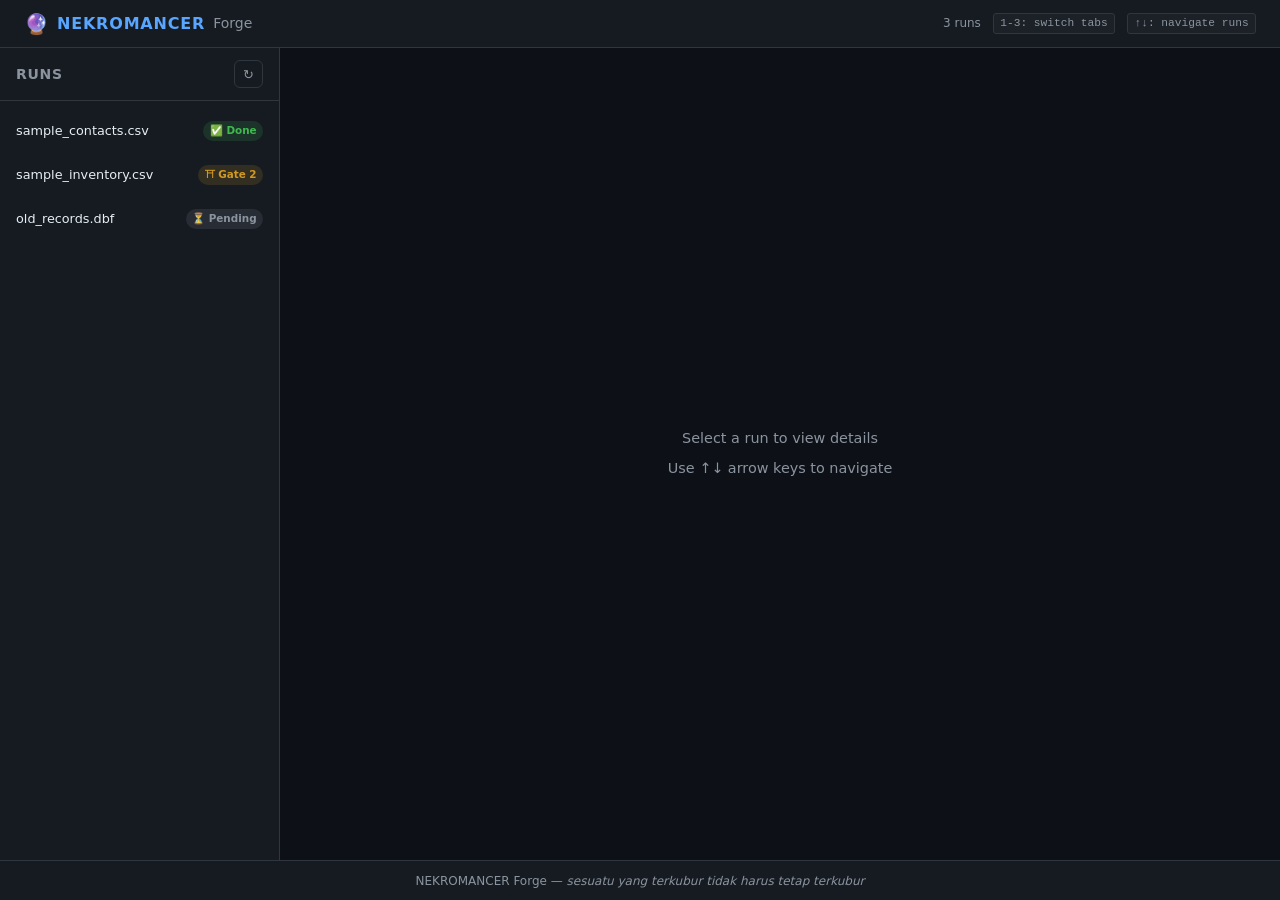
==== apps/forge/index.html @ e93184b5 "feat: NEKROMANCER v1.0 — full pipeline implementation - 2 artefak berhasil dipulihkan (CSV format, 2" ====
<!DOCTYPE html>
<html lang="en">
<head>
  <meta charset="UTF-8">
  <meta name="viewport" content="width=device-width, initial-scale=1.0">
  <meta http-equiv="Content-Security-Policy" content="default-src 'none'; script-src 'self'; style-src 'self'; img-src 'self' data:">
  <title>NEKROMANCER Forge</title>
  <link rel="stylesheet" href="style.css">
</head>
<body>
  <a href="#main" class="skip-link">Skip to content</a>

  <header role="banner">
    <div class="header-inner">
      <div class="brand">
        <span class="brand-icon" aria-hidden="true">🔮</span>
        <span class="brand-name">NEKROMANCER</span>
        <span class="brand-sub">Forge</span>
      </div>
      <div class="header-meta">
        <span id="run-count" aria-live="polite"></span>
        <kbd class="hint">1-3: switch tabs</kbd>
        <kbd class="hint">↑↓: navigate runs</kbd>
      </div>
    </div>
  </header>

  <div class="layout" id="main">
    <!-- Run List -->
    <nav class="run-list" aria-label="Artifact runs">
      <div class="run-list-header">
        <h2>Runs</h2>
        <button id="refresh-btn" class="btn-icon" aria-label="Refresh run list" title="Refresh">↻</button>
      </div>
      <ul id="run-list" role="list" aria-label="Artifact run list">
        <li class="run-placeholder">Loading runs…</li>
      </ul>
    </nav>

    <!-- Detail Panel -->
    <main class="detail-panel" aria-label="Run detail">
      <div id="no-selection" class="empty-state">
        <p>Select a run to view details</p>
        <p class="hint">Use ↑↓ arrow keys to navigate</p>
      </div>

      <div id="detail-content" hidden>
        <div class="detail-header">
          <h1 id="detail-title"></h1>
          <div class="detail-badges">
            <span id="detail-status" class="badge"></span>
            <span id="detail-format" class="badge badge-format"></span>
          </div>
          <div class="detail-actions">
            <a id="link-restored" href="#" class="btn" aria-label="Open restored application">
              🌐 Open Restored App
            </a>
            <a id="link-parity" href="#" class="btn btn-secondary" download aria-label="Download parity report">
              📊 Parity Report
            </a>
          </div>
          <div id="gate-panel" class="gate-panel" hidden>
            <p class="gate-message">⛩ Gate 2: Awaiting approval before commit</p>
            <button id="approve-btn" class="btn btn-success">✅ Approve</button>
            <button id="reject-btn" class="btn btn-danger">❌ Reject</button>
          </div>
        </div>

        <!-- Tabs -->
        <div class="tabs" role="tablist" aria-label="Run detail tabs">
          <button role="tab" id="tab-dossier"  aria-selected="true"  aria-controls="panel-dossier"  class="tab active">Dossier</button>
          <button role="tab" id="tab-parity"   aria-selected="false" aria-controls="panel-parity"   class="tab">Parity</button>
          <button role="tab" id="tab-ledger"   aria-selected="false" aria-controls="panel-ledger"   class="tab">Ledger</button>
        </div>

        <!-- Tab: Dossier -->
        <div role="tabpanel" id="panel-dossier" aria-labelledby="tab-dossier" class="tab-panel">
          <section aria-label="Artifact information">
            <h3>Artifact</h3>
            <dl class="info-grid">
              <dt>Name</dt>     <dd id="d-name"></dd>
              <dt>SHA-256</dt>  <dd id="d-sha256" class="mono"></dd>
              <dt>Size</dt>     <dd id="d-size"></dd>
              <dt>Format</dt>   <dd id="d-format"></dd>
              <dt>Confidence</dt><dd id="d-confidence"></dd>
              <dt>Detected by</dt><dd id="d-detected-by"></dd>
            </dl>
          </section>

          <section aria-label="Field structure">
            <h3>Structure (<span id="d-field-count">0</span> fields)</h3>
            <div class="table-wrapper" tabindex="0" role="region" aria-label="Field structure">
              <table id="structure-table" aria-label="Artifact field structure">
                <thead>
                  <tr>
                    <th scope="col">#</th>
                    <th scope="col">Field</th>
                    <th scope="col">Type</th>
                    <th scope="col">Nullable</th>
                    <th scope="col">Offset</th>
                  </tr>
                </thead>
                <tbody id="structure-body"></tbody>
              </table>
            </div>
          </section>

          <section aria-label="Warnings and unresolved">
            <div id="warnings-section" hidden>
              <h3>Warnings</h3>
              <ul id="warnings-list" role="list" class="warn-list"></ul>
            </div>
            <div id="unresolved-section" hidden>
              <h3>Unresolved</h3>
              <ul id="unresolved-list" role="list" class="error-list"></ul>
            </div>
          </section>
        </div>

        <!-- Tab: Parity -->
        <div role="tabpanel" id="panel-parity" aria-labelledby="tab-parity" class="tab-panel" hidden>
          <section aria-label="Parity results">
            <h3>Parity Report</h3>
            <dl class="info-grid">
              <dt>Sequences run</dt>  <dd id="p-sequences"></dd>
              <dt>Seed</dt>           <dd id="p-seed" class="mono"></dd>
              <dt>Elapsed</dt>        <dd id="p-elapsed"></dd>
              <dt>Norm. policy</dt>   <dd id="p-policy"></dd>
            </dl>
          </section>

          <section aria-label="Property results">
            <h3>Properties</h3>
            <ul id="properties-list" role="list" class="prop-list"></ul>
          </section>

          <section aria-label="Counterexamples" id="counterexamples-section" hidden>
            <h3>Counterexamples</h3>
            <ul id="counterexamples-list" role="list" class="error-list"></ul>
          </section>
        </div>

        <!-- Tab: Ledger -->
        <div role="tabpanel" id="panel-ledger" aria-labelledby="tab-ledger" class="tab-panel" hidden>
          <section aria-label="Provenance ledger">
            <h3>Ledger Entries</h3>
            <p class="hint" id="ledger-chain-status"></p>
            <div class="table-wrapper" tabindex="0" role="region" aria-label="Ledger entries">
              <table id="ledger-table" aria-label="Provenance ledger">
                <thead>
                  <tr>
                    <th scope="col">#</th>
                    <th scope="col">Stage</th>
                    <th scope="col">Actor</th>
                    <th scope="col">Timestamp</th>
                    <th scope="col">Output Hash</th>
                  </tr>
                </thead>
                <tbody id="ledger-body"></tbody>
              </table>
            </div>
          </section>
        </div>
      </div>
    </main>
  </div>

  <footer>
    <p>NEKROMANCER Forge — <em>sesuatu yang terkubur tidak harus tetap terkubur</em></p>
  </footer>

  <script src="app.js"></script>
</body>
</html>
---- apps/forge/style.css ----
/* NEKROMANCER Forge — style.css
   WCAG 2.2 AA | Contrast ratio > 4.5:1 | prefers-reduced-motion respected */

:root {
  --bg:       #0d1117;
  --surface:  #161b22;
  --surface2: #1c2128;
  --border:   #30363d;
  --text:     #e6edf3;
  --muted:    #8b949e;
  --accent:   #58a6ff;   /* contrast 4.5:1 on --bg */
  --warn:     #d29922;
  --error:    #f85149;
  --success:  #3fb950;
  --radius:   6px;
  --font:     system-ui, -apple-system, 'Segoe UI', sans-serif;
  --mono:     'SFMono-Regular', Consolas, 'Liberation Mono', monospace;
}

@media (prefers-reduced-motion: reduce) {
  *, *::before, *::after {
    animation-duration: 0.01ms !important;
    transition-duration: 0.01ms !important;
    scroll-behavior: auto !important;
  }
}

*, *::before, *::after { box-sizing: border-box; margin: 0; padding: 0; }

html, body {
  height: 100%;
  background: var(--bg);
  color: var(--text);
  font-family: var(--font);
  font-size: 1rem;
  line-height: 1.5;
}

/* Skip link */
.skip-link {
  position: absolute; left: -9999px; top: 0;
  background: var(--accent); color: #000;
  padding: 0.5rem 1rem; z-index: 999;
  border-radius: 0 0 var(--radius) var(--radius);
  font-weight: 600; font-size: 0.875rem;
}
.skip-link:focus { left: 1rem; }

/* Header */
header[role="banner"] {
  background: var(--surface);
  border-bottom: 1px solid var(--border);
  padding: 0 1.5rem;
  height: 48px;
  display: flex;
  align-items: center;
}
.header-inner {
  display: flex;
  align-items: center;
  justify-content: space-between;
  width: 100%;
}
.brand { display: flex; align-items: center; gap: 0.5rem; }
.brand-icon { font-size: 1.25rem; }
.brand-name { font-weight: 700; color: var(--accent); font-size: 1rem; letter-spacing: 0.05em; }
.brand-sub  { color: var(--muted); font-size: 0.875rem; }
.header-meta { display: flex; align-items: center; gap: 0.75rem; color: var(--muted); font-size: 0.75rem; }

kbd.hint {
  background: var(--surface2);
  border: 1px solid var(--border);
  border-radius: 3px;
  padding: 0.1rem 0.4rem;
  font-size: 0.7rem;
  font-family: var(--mono);
  color: var(--muted);
}

/* Layout */
.layout {
  display: grid;
  grid-template-columns: 280px 1fr;
  height: calc(100vh - 48px - 40px); /* viewport - header - footer */
  overflow: hidden;
}

/* Run List */
.run-list {
  background: var(--surface);
  border-right: 1px solid var(--border);
  display: flex;
  flex-direction: column;
  overflow: hidden;
}
.run-list-header {
  display: flex;
  align-items: center;
  justify-content: space-between;
  padding: 0.75rem 1rem;
  border-bottom: 1px solid var(--border);
}
.run-list-header h2 { font-size: 0.875rem; color: var(--muted); text-transform: uppercase; letter-spacing: 0.05em; }

#run-list {
  overflow-y: auto;
  flex: 1;
  list-style: none;
  padding: 0.5rem 0;
}

.run-item {
  display: flex;
  align-items: center;
  gap: 0.5rem;
  padding: 0.5rem 1rem;
  cursor: pointer;
  border-radius: 0;
  min-height: 44px; /* touch target */
  transition: background 0.1s;
}
.run-item:hover   { background: var(--surface2); }
.run-item:focus   { outline: 2px solid var(--accent); outline-offset: -2px; }
.run-item.active  { background: rgba(88, 166, 255, 0.1); border-left: 3px solid var(--accent); }

.run-name  { font-size: 0.8rem; color: var(--text); flex: 1; overflow: hidden; text-overflow: ellipsis; white-space: nowrap; }
.run-badge { font-size: 0.65rem; padding: 0.15rem 0.4rem; border-radius: 10px; font-weight: 600; white-space: nowrap; }
.badge-done    { background: rgba(63,185,80,0.15); color: var(--success); }
.badge-running { background: rgba(88,166,255,0.15); color: var(--accent); }
.badge-failed  { background: rgba(248,81,73,0.15); color: var(--error); }
.badge-pending { background: rgba(139,148,158,0.15); color: var(--muted); }
.badge-gate    { background: rgba(210,153,34,0.15); color: var(--warn); }

.run-placeholder { padding: 1rem; color: var(--muted); font-size: 0.875rem; }

/* Detail Panel */
.detail-panel {
  overflow-y: auto;
  padding: 0;
  display: flex;
  flex-direction: column;
}

.empty-state {
  flex: 1;
  display: flex;
  flex-direction: column;
  align-items: center;
  justify-content: center;
  color: var(--muted);
  gap: 0.5rem;
  font-size: 0.9rem;
}

.detail-header {
  padding: 1.25rem 1.5rem 0;
  border-bottom: 1px solid var(--border);
}
.detail-header h1 { font-size: 1.1rem; margin-bottom: 0.5rem; }
.detail-badges { display: flex; gap: 0.5rem; margin-bottom: 0.75rem; }
.badge {
  font-size: 0.7rem;
  padding: 0.2rem 0.5rem;
  border-radius: 10px;
  font-weight: 600;
  background: var(--surface2);
  color: var(--muted);
}
.badge-format { background: rgba(88,166,255,0.1); color: var(--accent); }

.detail-actions { display: flex; gap: 0.5rem; margin-bottom: 0.75rem; flex-wrap: wrap; }

.gate-panel {
  background: rgba(210, 153, 34, 0.08);
  border: 1px solid var(--warn);
  border-radius: var(--radius);
  padding: 0.75rem 1rem;
  margin-bottom: 0.75rem;
  display: flex;
  align-items: center;
  gap: 0.75rem;
  flex-wrap: wrap;
}
.gate-message { color: var(--warn); font-size: 0.875rem; flex: 1; }

/* Buttons */
.btn {
  display: inline-flex; align-items: center; gap: 0.35rem;
  padding: 0.4rem 0.8rem;
  background: var(--accent);
  color: #000;
  font-size: 0.8rem; font-weight: 600;
  border: none; border-radius: var(--radius);
  cursor: pointer; text-decoration: none;
  min-height: 32px; min-width: 24px;
  transition: opacity 0.1s;
}
.btn:hover   { opacity: 0.85; }
.btn:focus   { outline: 2px solid var(--accent); outline-offset: 2px; }
.btn-secondary { background: var(--surface2); color: var(--text); border: 1px solid var(--border); }
.btn-success   { background: var(--success); color: #000; }
.btn-danger    { background: var(--error); color: #fff; }
.btn-icon { background: none; border: 1px solid var(--border); color: var(--muted); border-radius: var(--radius); padding: 0.25rem 0.5rem; cursor: pointer; min-height: 28px; }
.btn-icon:hover { color: var(--text); }
.btn-icon:focus { outline: 2px solid var(--accent); outline-offset: 2px; }

/* Tabs */
.tabs {
  display: flex;
  border-bottom: 1px solid var(--border);
  padding: 0 1.5rem;
  margin-top: 0;
}
.tab {
  padding: 0.5rem 1rem;
  font-size: 0.875rem;
  color: var(--muted);
  background: none;
  border: none;
  border-bottom: 2px solid transparent;
  cursor: pointer;
  min-height: 36px;
  transition: color 0.1s, border-color 0.1s;
}
.tab:hover            { color: var(--text); }
.tab:focus            { outline: 2px solid var(--accent); outline-offset: -2px; }
.tab.active,
.tab[aria-selected="true"] { color: var(--accent); border-bottom-color: var(--accent); }

/* Tab panels */
.tab-panel { padding: 1.25rem 1.5rem; }
.tab-panel[hidden] { display: none; }

/* Info grid */
.info-grid {
  display: grid;
  grid-template-columns: 130px 1fr;
  gap: 0.4rem 1rem;
  font-size: 0.8rem;
  margin-bottom: 1.25rem;
}
dt { color: var(--muted); font-weight: 600; }
dd { color: var(--text); word-break: break-all; }

h3 { font-size: 0.9rem; color: var(--muted); text-transform: uppercase; letter-spacing: 0.04em; margin-bottom: 0.75rem; }

/* Tables */
.table-wrapper {
  border: 1px solid var(--border);
  border-radius: var(--radius);
  overflow-x: auto;
  margin-bottom: 1.25rem;
}
.table-wrapper:focus { outline: 2px solid var(--accent); outline-offset: 2px; }

table { width: 100%; border-collapse: collapse; font-size: 0.8rem; }
th {
  background: var(--surface2);
  padding: 0.5rem 0.75rem;
  text-align: left;
  color: var(--muted);
  font-weight: 600;
  border-bottom: 1px solid var(--border);
  white-space: nowrap;
}
td {
  padding: 0.4rem 0.75rem;
  border-bottom: 1px solid var(--border);
  vertical-align: top;
  max-width: 300px;
  overflow: hidden;
  text-overflow: ellipsis;
  white-space: nowrap;
}
tr:last-child td { border-bottom: none; }
tr:hover td { background: rgba(88,166,255,0.03); }

/* Lists */
.warn-list, .error-list, .prop-list { list-style: none; display: flex; flex-direction: column; gap: 0.4rem; margin-bottom: 1rem; }
.warn-list li { color: var(--warn); font-size: 0.8rem; padding: 0.4rem 0.6rem; background: rgba(210,153,34,0.08); border-radius: var(--radius); border-left: 3px solid var(--warn); }
.error-list li { color: var(--error); font-size: 0.8rem; padding: 0.4rem 0.6rem; background: rgba(248,81,73,0.08); border-radius: var(--radius); border-left: 3px solid var(--error); }
.prop-list li { font-size: 0.8rem; padding: 0.4rem 0.6rem; background: var(--surface2); border-radius: var(--radius); display: flex; align-items: center; gap: 0.5rem; }
.prop-pass { color: var(--success); }
.prop-fail { color: var(--error); }

.mono { font-family: var(--mono); font-size: 0.75rem; }

section { margin-bottom: 1.5rem; }

/* Footer */
footer {
  height: 40px;
  background: var(--surface);
  border-top: 1px solid var(--border);
  display: flex;
  align-items: center;
  justify-content: center;
  font-size: 0.75rem;
  color: var(--muted);
}
footer em { font-style: italic; }

/* Responsive: on small screens, stack layout */
@media (max-width: 700px) {
  .layout { grid-template-columns: 1fr; grid-template-rows: auto 1fr; }
  .run-list { max-height: 200px; border-right: none; border-bottom: 1px solid var(--border); }
}
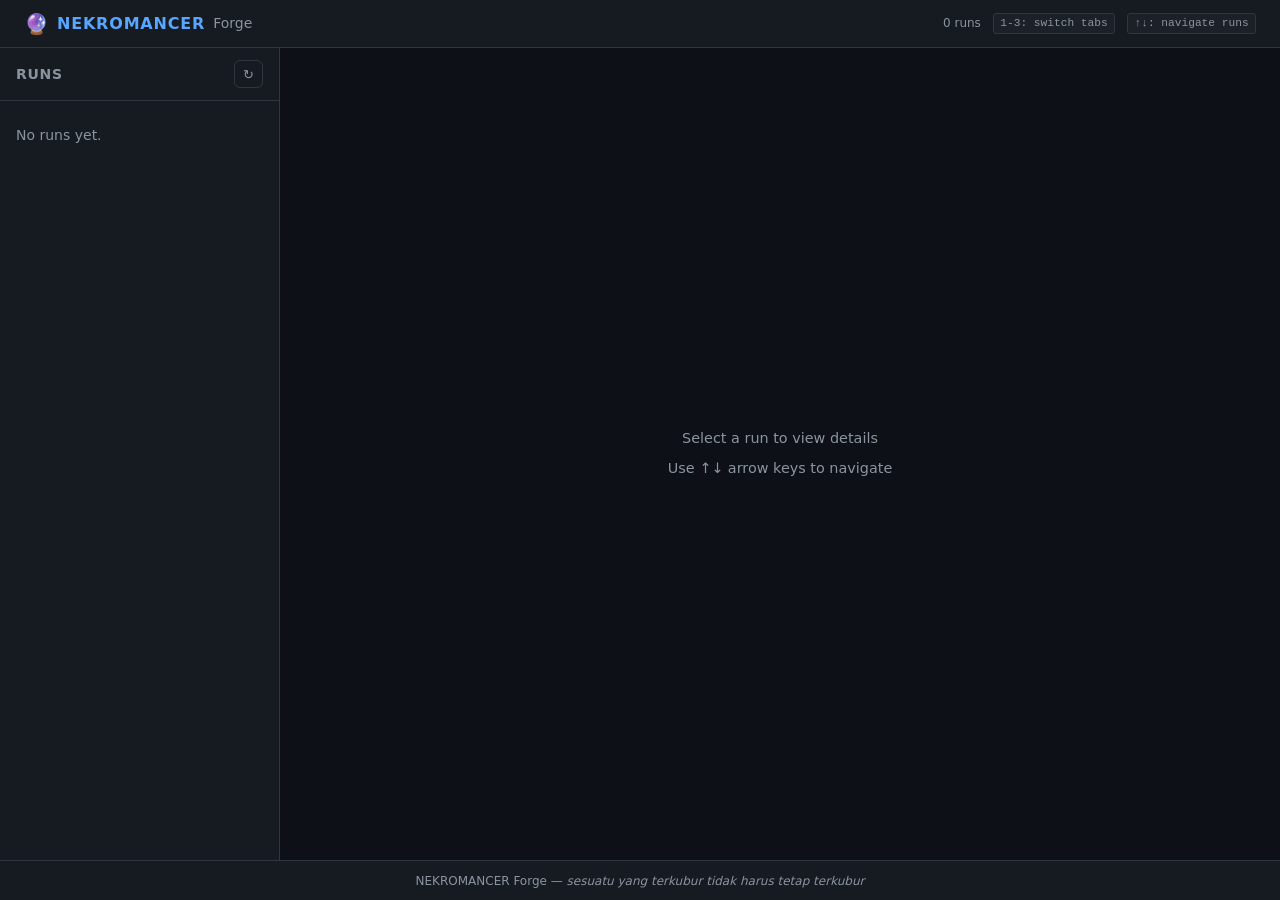
==== commit 5a98d5f9: "fix(synth): unblock data loading and run restored apps from file:// The strict CSP shipped with defa" ====
--- a/apps/forge/index.html
+++ b/apps/forge/index.html
@@ -3,7 +3,7 @@
 <head>
   <meta charset="UTF-8">
   <meta name="viewport" content="width=device-width, initial-scale=1.0">
-  <meta http-equiv="Content-Security-Policy" content="default-src 'none'; script-src 'self'; style-src 'self'; img-src 'self' data:">
+  <meta http-equiv="Content-Security-Policy" content="default-src 'none'; script-src 'self'; style-src 'self'; img-src 'self' data:; connect-src 'self'">
   <title>NEKROMANCER Forge</title>
   <link rel="stylesheet" href="style.css">
 </head>
